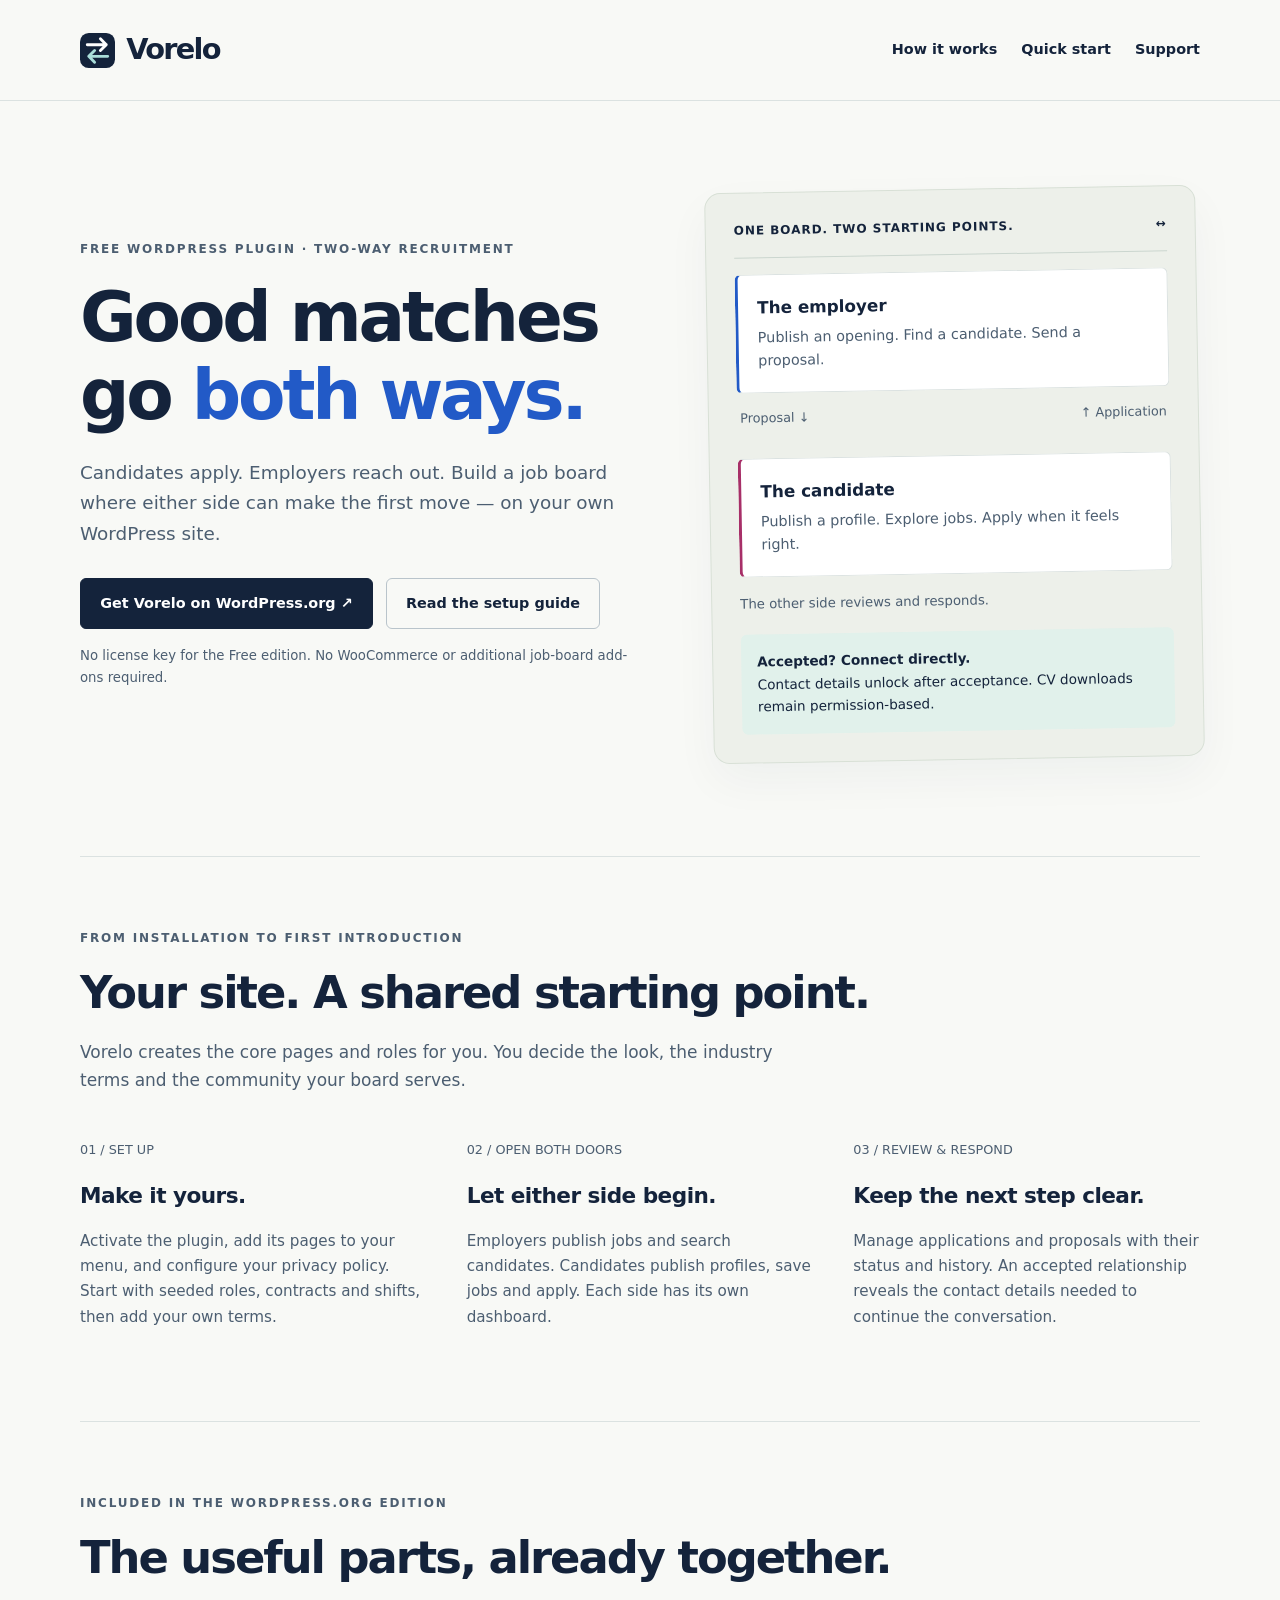
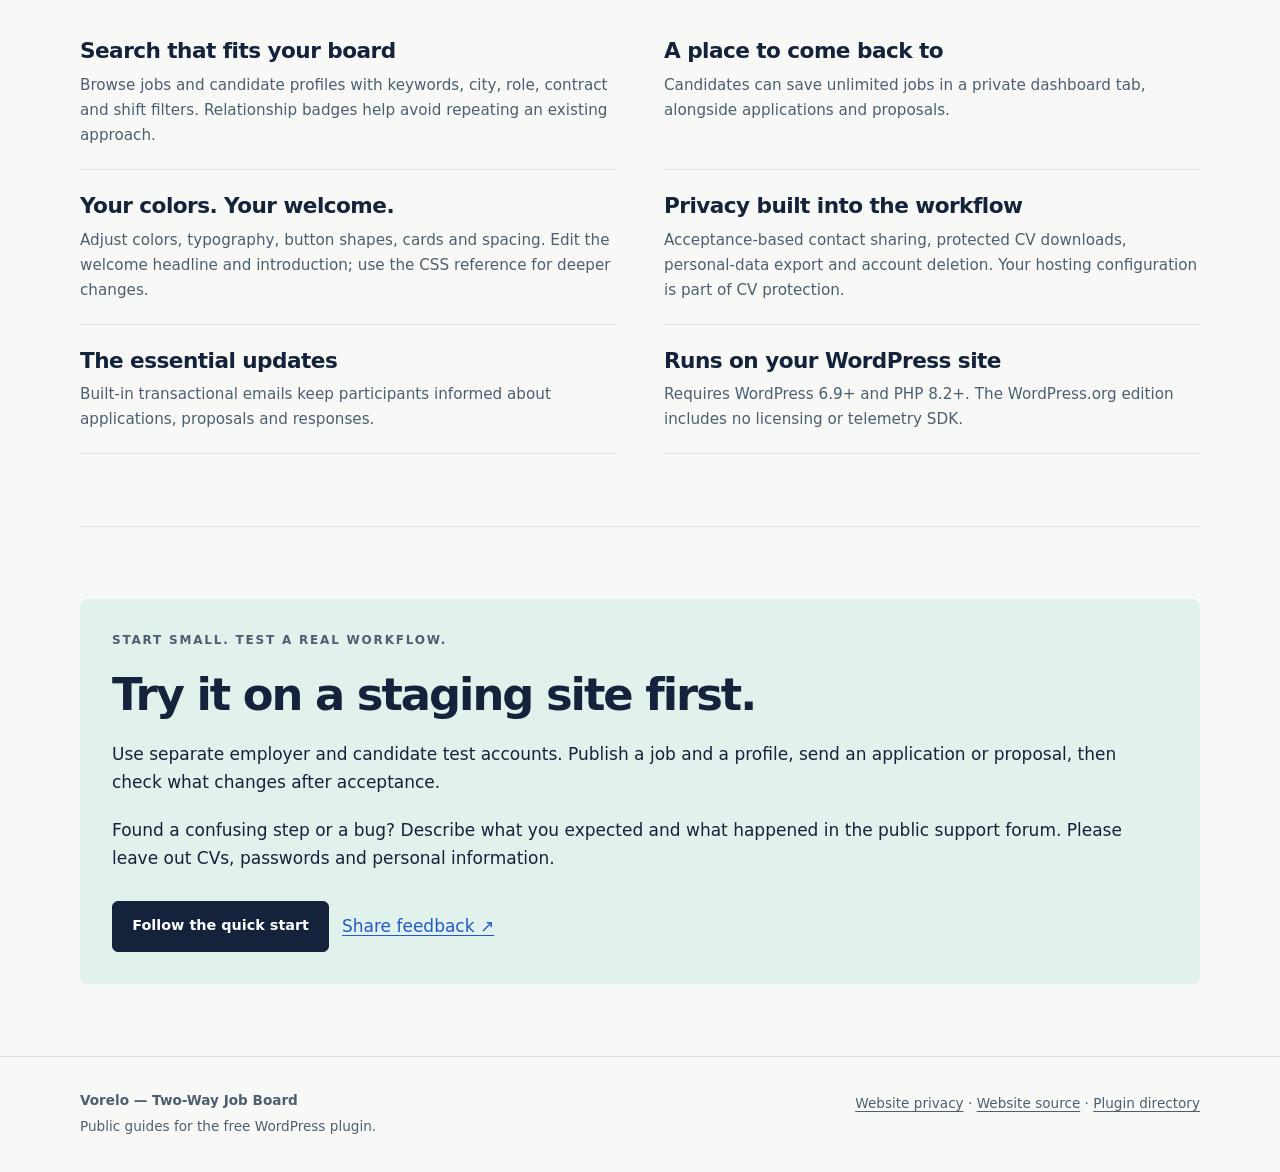
==== docs/index.html @ be3d4c4b "feat(site): add public Vorelo website and setup guide" ====
<!doctype html>
<html lang="en">
<head>
  <meta charset="utf-8">
  <meta name="viewport" content="width=device-width, initial-scale=1">
  <meta name="description" content="Vorelo is a free two-way job board for WordPress. Learn how employers and candidates connect, and set up your own job board.">
  <meta name="theme-color" content="#14233b">
  <title>Vorelo — Two-Way Job Board for WordPress</title>
  <link rel="icon" href="assets/mark.svg" type="image/svg+xml">
  <link rel="stylesheet" href="assets/style.css">
  <link rel="canonical" href="https://paulex-github.github.io/vorelo-site/">
</head>
<body>
  <a class="mtwk-skip" href="#main">Skip to content</a>
  <header class="mtwk-header">
    <div class="mtwk-wrap mtwk-header-inner">
      <a class="mtwk-brand" href="./" aria-label="Vorelo home"><img src="assets/mark.svg" alt="" width="35" height="35">Vorelo</a>
      <nav class="mtwk-nav" aria-label="Main navigation"><a href="#how-it-works">How it works</a><a href="guide.html">Quick start</a><a href="https://wordpress.org/support/plugin/vorelo-job-board/">Support</a></nav>
    </div>
  </header>
  <main id="main" class="mtwk-wrap">
    <section class="mtwk-hero" aria-labelledby="hero-title">
      <div>
        <p class="mtwk-kicker">Free WordPress plugin · Two-way recruitment</p>
        <h1 id="hero-title">Good matches<br>go <span class="mtwk-accent">both ways.</span></h1>
        <p class="mtwk-hero-lead">Candidates apply. Employers reach out. Build a job board where either side can make the first move — on your own WordPress site.</p>
        <div class="mtwk-actions"><a class="mtwk-button" href="https://wordpress.org/plugins/vorelo-job-board/">Get Vorelo on WordPress.org ↗</a><a class="mtwk-button mtwk-button--light" href="guide.html">Read the setup guide</a></div>
        <p class="mtwk-small mtwk-hero-note">No license key for the Free edition. No WooCommerce or additional job-board add-ons required.</p>
      </div>
      <div class="mtwk-board" aria-label="Illustration of Vorelo's two-way workflow, not a live dashboard">
        <div class="mtwk-board-title"><span>One board. Two starting points.</span><span aria-hidden="true">↔</span></div>
        <div class="mtwk-person"><strong>The employer</strong><p>Publish an opening. Find a candidate. Send a proposal.</p></div>
        <div class="mtwk-exchange"><span>Proposal ↓</span><span>↑ Application</span></div>
        <div class="mtwk-person mtwk-person--candidate"><strong>The candidate</strong><p>Publish a profile. Explore jobs. Apply when it feels right.</p></div>
        <p class="mtwk-small" style="margin-top:1rem">The other side reviews and responds.</p>
        <div class="mtwk-match"><strong>Accepted? Connect directly.</strong>Contact details unlock after acceptance. CV downloads remain permission-based.</div>
      </div>
    </section>
    <section class="mtwk-section" id="how-it-works" aria-labelledby="how-title">
      <p class="mtwk-kicker">From installation to first introduction</p>
      <h2 id="how-title">Your site. A shared starting point.</h2>
      <p class="mtwk-section-intro">Vorelo creates the core pages and roles for you. You decide the look, the industry terms and the community your board serves.</p>
      <div class="mtwk-columns">
        <div><span class="mtwk-number">01 / SET UP</span><h3>Make it yours.</h3><p>Activate the plugin, add its pages to your menu, and configure your privacy policy. Start with seeded roles, contracts and shifts, then add your own terms.</p></div>
        <div><span class="mtwk-number">02 / OPEN BOTH DOORS</span><h3>Let either side begin.</h3><p>Employers publish jobs and search candidates. Candidates publish profiles, save jobs and apply. Each side has its own dashboard.</p></div>
        <div><span class="mtwk-number">03 / REVIEW & RESPOND</span><h3>Keep the next step clear.</h3><p>Manage applications and proposals with their status and history. An accepted relationship reveals the contact details needed to continue the conversation.</p></div>
      </div>
    </section>
    <section class="mtwk-section" aria-labelledby="features-title">
      <p class="mtwk-kicker">Included in the WordPress.org edition</p>
      <h2 id="features-title">The useful parts, already together.</h2>
      <div class="mtwk-feature-grid">
        <div class="mtwk-feature"><h3>Search that fits your board</h3><p>Browse jobs and candidate profiles with keywords, city, role, contract and shift filters. Relationship badges help avoid repeating an existing approach.</p></div>
        <div class="mtwk-feature"><h3>A place to come back to</h3><p>Candidates can save unlimited jobs in a private dashboard tab, alongside applications and proposals.</p></div>
        <div class="mtwk-feature"><h3>Your colors. Your welcome.</h3><p>Adjust colors, typography, button shapes, cards and spacing. Edit the welcome headline and introduction; use the CSS reference for deeper changes.</p></div>
        <div class="mtwk-feature"><h3>Privacy built into the workflow</h3><p>Acceptance-based contact sharing, protected CV downloads, personal-data export and account deletion. Your hosting configuration is part of CV protection.</p></div>
        <div class="mtwk-feature"><h3>The essential updates</h3><p>Built-in transactional emails keep participants informed about applications, proposals and responses.</p></div>
        <div class="mtwk-feature"><h3>Runs on your WordPress site</h3><p>Requires WordPress 6.9+ and PHP 8.2+. The WordPress.org edition includes no licensing or telemetry SDK.</p></div>
      </div>
    </section>
    <section class="mtwk-section" aria-labelledby="try-title">
      <div class="mtwk-callout"><p class="mtwk-kicker">Start small. Test a real workflow.</p><h2 id="try-title">Try it on a staging site first.</h2><p>Use separate employer and candidate test accounts. Publish a job and a profile, send an application or proposal, then check what changes after acceptance.</p><p>Found a confusing step or a bug? Describe what you expected and what happened in the public support forum. Please leave out CVs, passwords and personal information.</p><div class="mtwk-actions"><a class="mtwk-button" href="guide.html">Follow the quick start</a><a href="https://wordpress.org/support/plugin/vorelo-job-board/">Share feedback ↗</a></div></div>
    </section>
  </main>
  <footer class="mtwk-footer"><div class="mtwk-wrap mtwk-footer-inner"><div><strong>Vorelo — Two-Way Job Board</strong><p>Public guides for the free WordPress plugin.</p></div><p><a href="privacy.html">Website privacy</a> · <a href="https://github.com/paulex-github/vorelo-site">Website source</a> · <a href="https://wordpress.org/plugins/vorelo-job-board/">Plugin directory</a></p></div></footer>
</body>
</html>
---- docs/assets/style.css ----
:root{--mtwk-ink:#14233b;--mtwk-muted:#4c5e71;--mtwk-paper:#f8f9f6;--mtwk-line:#dbe2e1;--mtwk-blue:#225ac7;--mtwk-pink:#a72f68;--mtwk-mint:#e1f1eb;--mtwk-width:1120px}
*{box-sizing:border-box}html{scroll-behavior:smooth;scroll-padding-top:2rem}body{margin:0;background:var(--mtwk-paper);color:var(--mtwk-ink);font-family:system-ui,-apple-system,BlinkMacSystemFont,"Segoe UI",sans-serif;font-size:17px;line-height:1.65}a{color:var(--mtwk-blue);text-underline-offset:.2em}a:hover{text-decoration-thickness:2px}a:focus-visible,summary:focus-visible{outline:3px solid var(--mtwk-pink);outline-offset:5px}img,svg{max-width:100%}h1,h2,h3{line-height:1.12;letter-spacing:-.045em}h1{font-size:clamp(2.8rem,5.4vw,4.8rem);margin:1rem 0 1.5rem;font-weight:750}h2{font-size:clamp(2rem,3.5vw,3rem);margin:0 0 1.25rem}h3{font-size:1.35rem;letter-spacing:-.025em}p{margin:0 0 1.2rem}.mtwk-wrap{width:min(var(--mtwk-width),calc(100% - 3rem));margin-inline:auto}.mtwk-skip{position:absolute;left:1rem;top:-100px;padding:.5rem 1rem;background:white;z-index:10}.mtwk-skip:focus{top:.5rem}.mtwk-header{border-bottom:1px solid var(--mtwk-line)}.mtwk-header-inner{min-height:100px;display:flex;justify-content:space-between;align-items:center;gap:1.5rem}.mtwk-brand{display:flex;gap:.7rem;align-items:center;color:var(--mtwk-ink);text-decoration:none;font-size:1.8rem;font-weight:750;letter-spacing:-.06em}.mtwk-brand img{width:35px;height:35px}.mtwk-nav{display:flex;gap:1.5rem;flex-wrap:wrap;font-size:.9rem;font-weight:600}.mtwk-nav a{color:var(--mtwk-ink);text-decoration:none}.mtwk-nav a[aria-current=page]{text-decoration:underline}.mtwk-hero{display:grid;grid-template-columns:1.15fr 1fr;align-items:center;gap:4rem;padding-block:5.5rem 6rem}.mtwk-kicker{font-size:.75rem;letter-spacing:.15em;text-transform:uppercase;font-weight:750;color:var(--mtwk-muted)}.mtwk-hero-lead{font-size:1.15rem;max-width:35rem;color:var(--mtwk-muted)}.mtwk-accent{color:var(--mtwk-blue)}.mtwk-actions{display:flex;gap:.8rem;flex-wrap:wrap;align-items:center;margin-top:1.8rem}.mtwk-button{display:inline-flex;align-items:center;justify-content:center;padding:.8rem 1.2rem;background:var(--mtwk-ink);color:white;border:1px solid var(--mtwk-ink);border-radius:6px;font-size:.9rem;font-weight:650;text-decoration:none}.mtwk-button:hover{background:#293f60;color:white}.mtwk-button--light{background:transparent;color:var(--mtwk-ink);border-color:#b9c4cb}.mtwk-button--light:hover{background:#e8edec;color:var(--mtwk-ink)}.mtwk-small{font-size:.83rem;color:var(--mtwk-muted)}.mtwk-hero-note{margin-top:1rem}.mtwk-board{padding:1.75rem;background:#edf0ea;border:1px solid #d8e0d6;border-radius:16px;transform:rotate(-1deg);box-shadow:0 18px 45px #14233b0b}.mtwk-board-title{display:flex;justify-content:space-between;border-bottom:1px solid #cbd6cf;padding-bottom:1rem;font-size:.75rem;font-weight:650;text-transform:uppercase;letter-spacing:.08em}.mtwk-person{background:white;padding:1.2rem;margin-top:1rem;border:1px solid var(--mtwk-line);border-left:3px solid var(--mtwk-blue);border-radius:6px}.mtwk-person--candidate{border-left-color:var(--mtwk-pink)}.mtwk-person strong{display:block;font-size:1.05rem}.mtwk-person p{font-size:.9rem;margin:.25rem 0 0;color:var(--mtwk-muted)}.mtwk-exchange{display:flex;justify-content:space-between;gap:1rem;font-size:.8rem;padding:.85rem .2rem;color:var(--mtwk-muted)}.mtwk-match{background:var(--mtwk-mint);padding:1rem;border-radius:6px;font-size:.85rem}.mtwk-match strong{display:block}.mtwk-section{padding-block:4.5rem;border-top:1px solid var(--mtwk-line)}.mtwk-section-intro{max-width:44rem;color:var(--mtwk-muted)}.mtwk-columns{display:grid;grid-template-columns:repeat(3,1fr);gap:2.5rem;margin-top:2.5rem}.mtwk-number{font-size:.8rem;color:var(--mtwk-muted);font-variant-numeric:tabular-nums}.mtwk-columns p{color:var(--mtwk-muted);font-size:.95rem}.mtwk-feature-grid{display:grid;grid-template-columns:1fr 1fr;gap:0 3rem;margin-top:2rem}.mtwk-feature{padding:1.3rem 0;border-bottom:1px solid var(--mtwk-line)}.mtwk-feature h3{margin:.2rem 0 .6rem}.mtwk-feature p{font-size:.95rem;color:var(--mtwk-muted);margin:0}.mtwk-callout{padding:2rem;background:var(--mtwk-mint);border-radius:8px}.mtwk-footer{border-top:1px solid var(--mtwk-line);padding-block:2rem;font-size:.85rem;color:var(--mtwk-muted)}.mtwk-footer-inner{display:flex;justify-content:space-between;gap:2rem;flex-wrap:wrap}.mtwk-footer p{margin:.2rem 0}.mtwk-footer a{color:inherit}.mtwk-doc-hero{padding-block:3.5rem 2rem;max-width:50rem}.mtwk-doc-hero h1{font-size:clamp(2.5rem,4vw,3.5rem)}.mtwk-doc-layout{display:grid;grid-template-columns:210px minmax(0,1fr);gap:4rem;padding-bottom:5rem}.mtwk-toc{font-size:.9rem}.mtwk-toc ol{padding-left:1.2rem}.mtwk-toc li{margin-bottom:.65rem}.mtwk-article{max-width:760px;min-width:0}.mtwk-article section{padding-block:1.8rem;border-top:1px solid var(--mtwk-line)}.mtwk-article h2{font-size:1.8rem}.mtwk-article h3{font-size:1.2rem}.mtwk-article li{margin-bottom:.6rem}.mtwk-article pre{padding:1.2rem;background:#e9edea;border-radius:6px;overflow:auto;font-size:.85rem;line-height:1.65}.mtwk-article code{overflow-wrap:anywhere;font-size:.88em}.mtwk-warning{padding:1.2rem 1.4rem;border-left:3px solid #a57017;background:#fff3d9}.mtwk-warning p:last-child{margin-bottom:0}.mtwk-text-page{max-width:760px;margin-inline:auto;padding-block:3rem 5rem}.mtwk-text-page h1{font-size:3rem}.mtwk-text-page h2{font-size:1.6rem;margin-top:2.5rem}.mtwk-text-page li{margin-block:.5rem}
@media(max-width:850px){.mtwk-hero{grid-template-columns:1fr;gap:3rem;padding-block:3rem}.mtwk-hero h1{max-width:650px}.mtwk-board{max-width:600px;width:100%;transform:none}.mtwk-columns{gap:1.5rem}.mtwk-doc-layout{grid-template-columns:1fr;gap:1rem}.mtwk-toc{border-top:1px solid var(--mtwk-line);padding-top:1rem}.mtwk-toc ol{columns:2}}
@media(max-width:560px){.mtwk-wrap{width:calc(100% - 2rem)}.mtwk-header-inner{align-items:flex-start;flex-direction:column;gap:.8rem;padding-block:1rem;min-height:0}.mtwk-nav{gap:1.1rem}.mtwk-hero{padding-block:2.5rem}.mtwk-board{padding:1.1rem}.mtwk-columns,.mtwk-feature-grid{grid-template-columns:1fr}.mtwk-columns{gap:1rem}.mtwk-section{padding-block:3rem}.mtwk-exchange{font-size:.75rem}.mtwk-callout{padding:1.3rem}.mtwk-toc ol{columns:1}.mtwk-footer-inner{gap:.7rem}}
@media(prefers-reduced-motion:reduce){html{scroll-behavior:auto}}
@media print{.mtwk-header,.mtwk-footer,.mtwk-actions,.mtwk-toc{display:none}body{background:white;color:black;font-size:11pt}.mtwk-wrap{width:100%}.mtwk-hero,.mtwk-doc-layout{display:block}.mtwk-board{transform:none;box-shadow:none}.mtwk-section{padding-block:1.5rem}a{color:inherit}.mtwk-article pre{white-space:pre-wrap}}
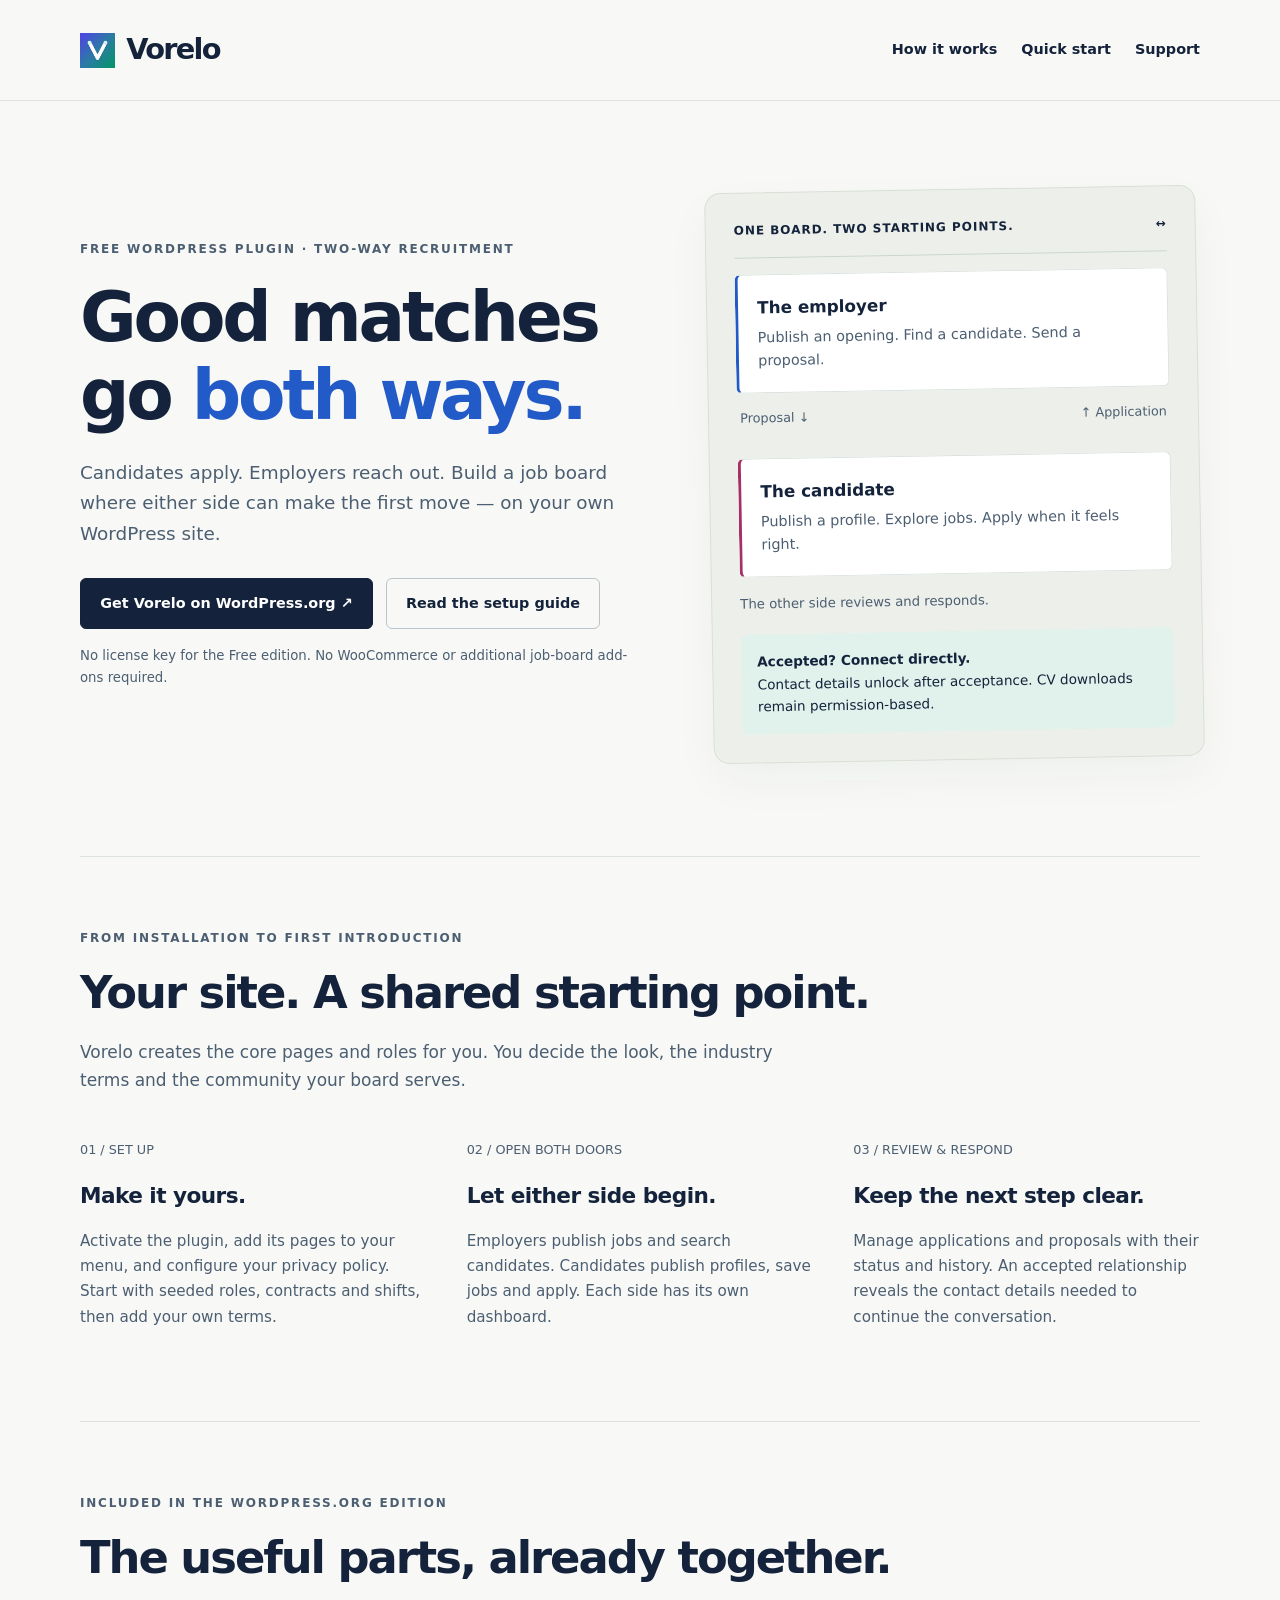
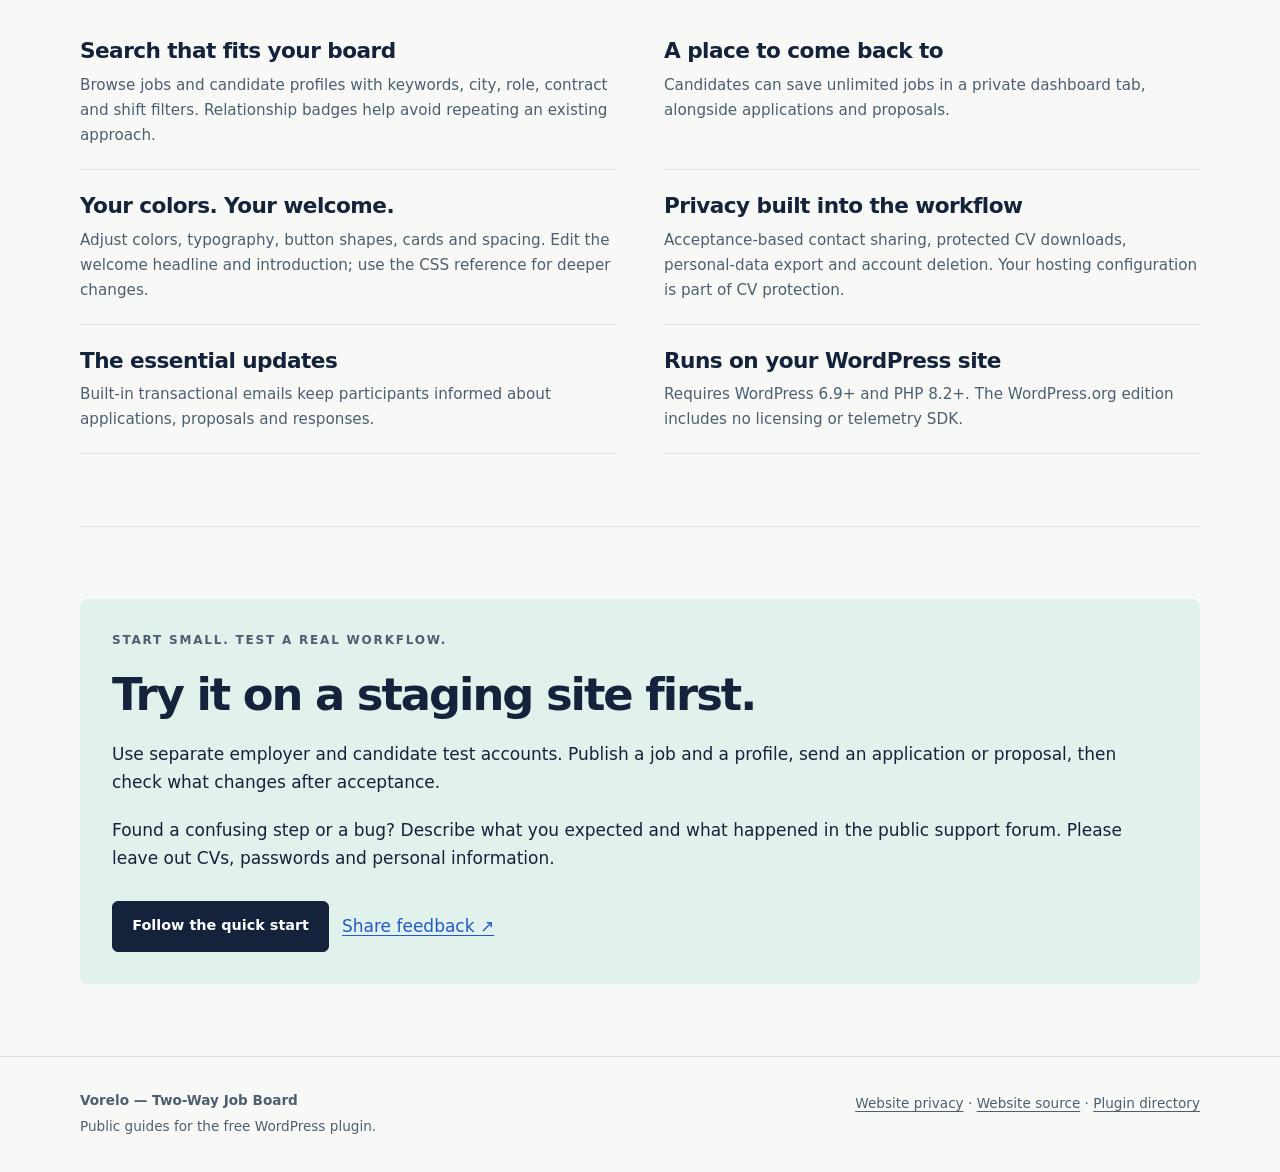
==== commit 895ced74: "fix(assets): reuse WordPress.org logo across public site" ====
--- a/docs/index.html
+++ b/docs/index.html
@@ -6,7 +6,7 @@
   <meta name="description" content="Vorelo is a free two-way job board for WordPress. Learn how employers and candidates connect, and set up your own job board.">
   <meta name="theme-color" content="#14233b">
   <title>Vorelo — Two-Way Job Board for WordPress</title>
-  <link rel="icon" href="assets/mark.svg" type="image/svg+xml">
+  <link rel="icon" href="assets/vorelo-icon-128.png" type="image/png" sizes="128x128">
   <link rel="stylesheet" href="assets/style.css">
   <link rel="canonical" href="https://paulex-github.github.io/vorelo-site/">
 </head>
@@ -14,7 +14,7 @@
   <a class="mtwk-skip" href="#main">Skip to content</a>
   <header class="mtwk-header">
     <div class="mtwk-wrap mtwk-header-inner">
-      <a class="mtwk-brand" href="./" aria-label="Vorelo home"><img src="assets/mark.svg" alt="" width="35" height="35">Vorelo</a>
+      <a class="mtwk-brand" href="./" aria-label="Vorelo home"><img src="assets/vorelo-logo-256.png" alt="" width="35" height="35">Vorelo</a>
       <nav class="mtwk-nav" aria-label="Main navigation"><a href="#how-it-works">How it works</a><a href="guide.html">Quick start</a><a href="https://wordpress.org/support/plugin/vorelo-job-board/">Support</a></nav>
     </div>
   </header>
